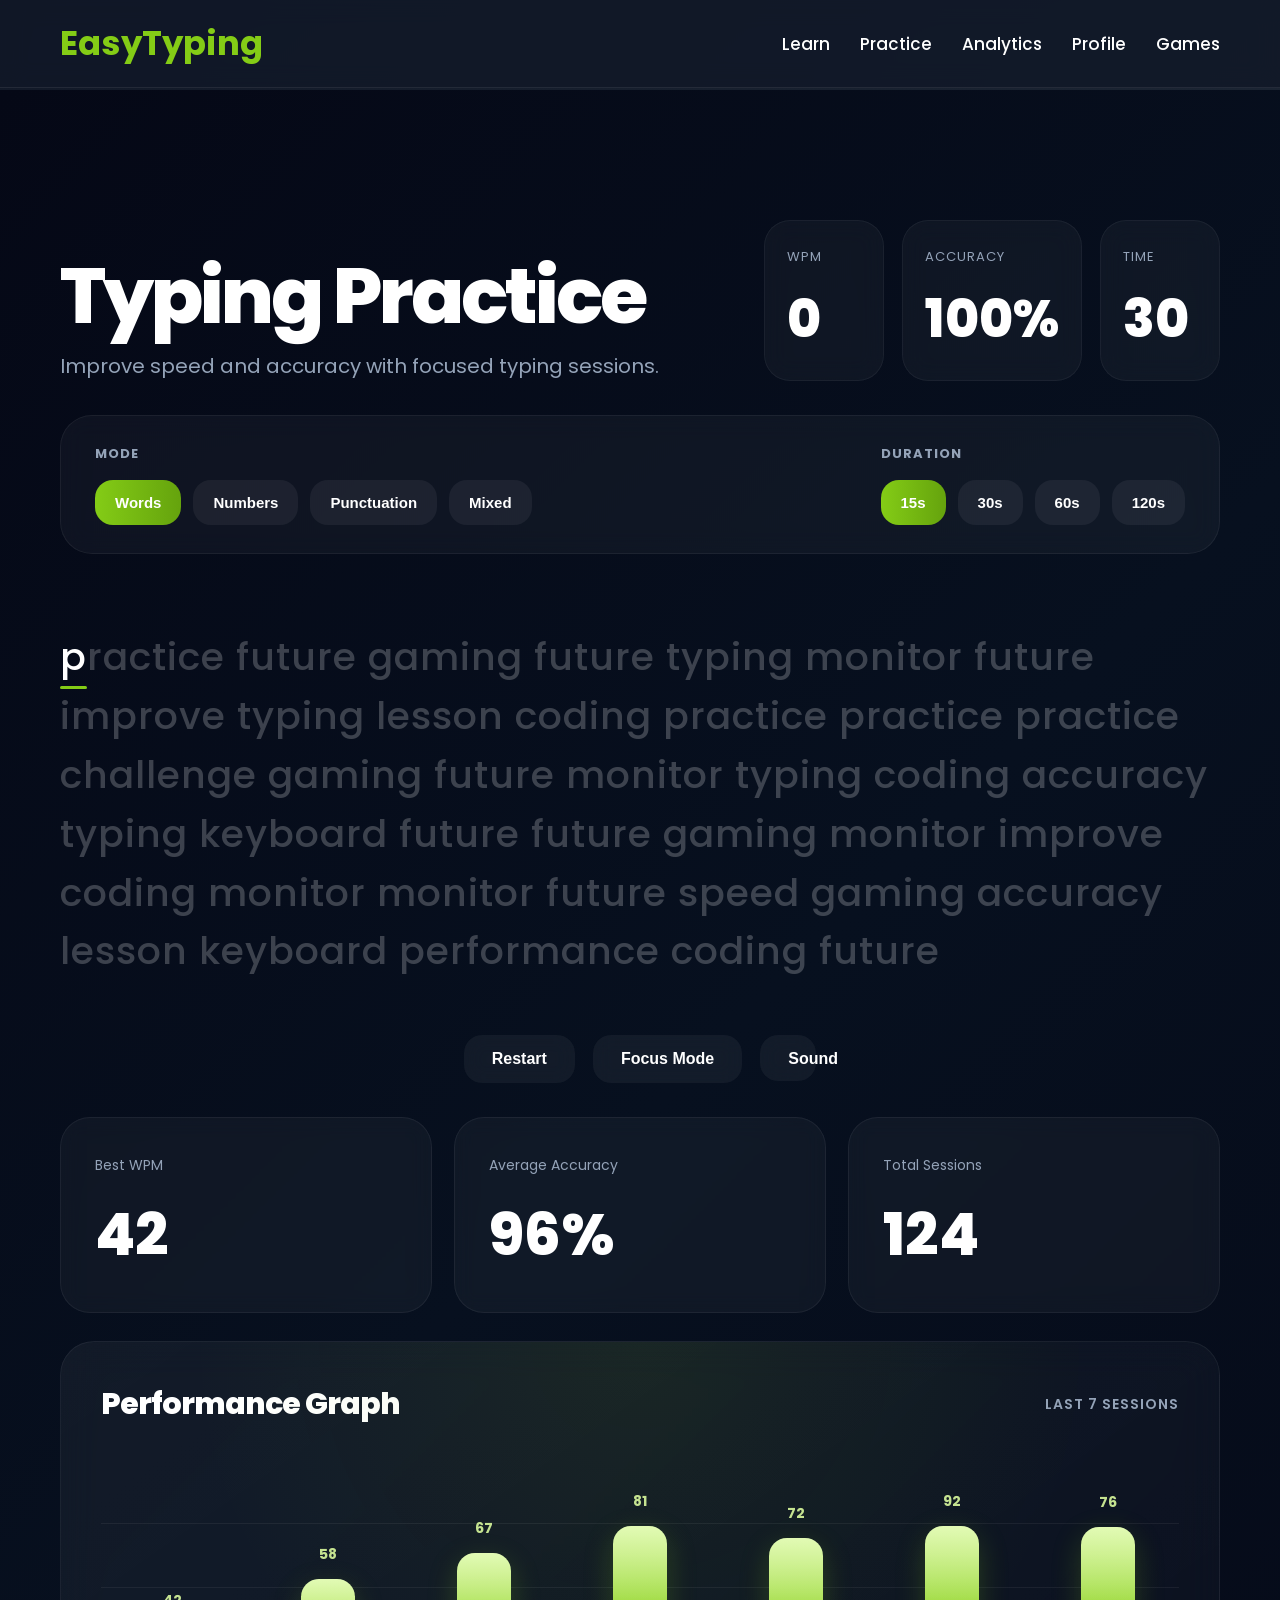
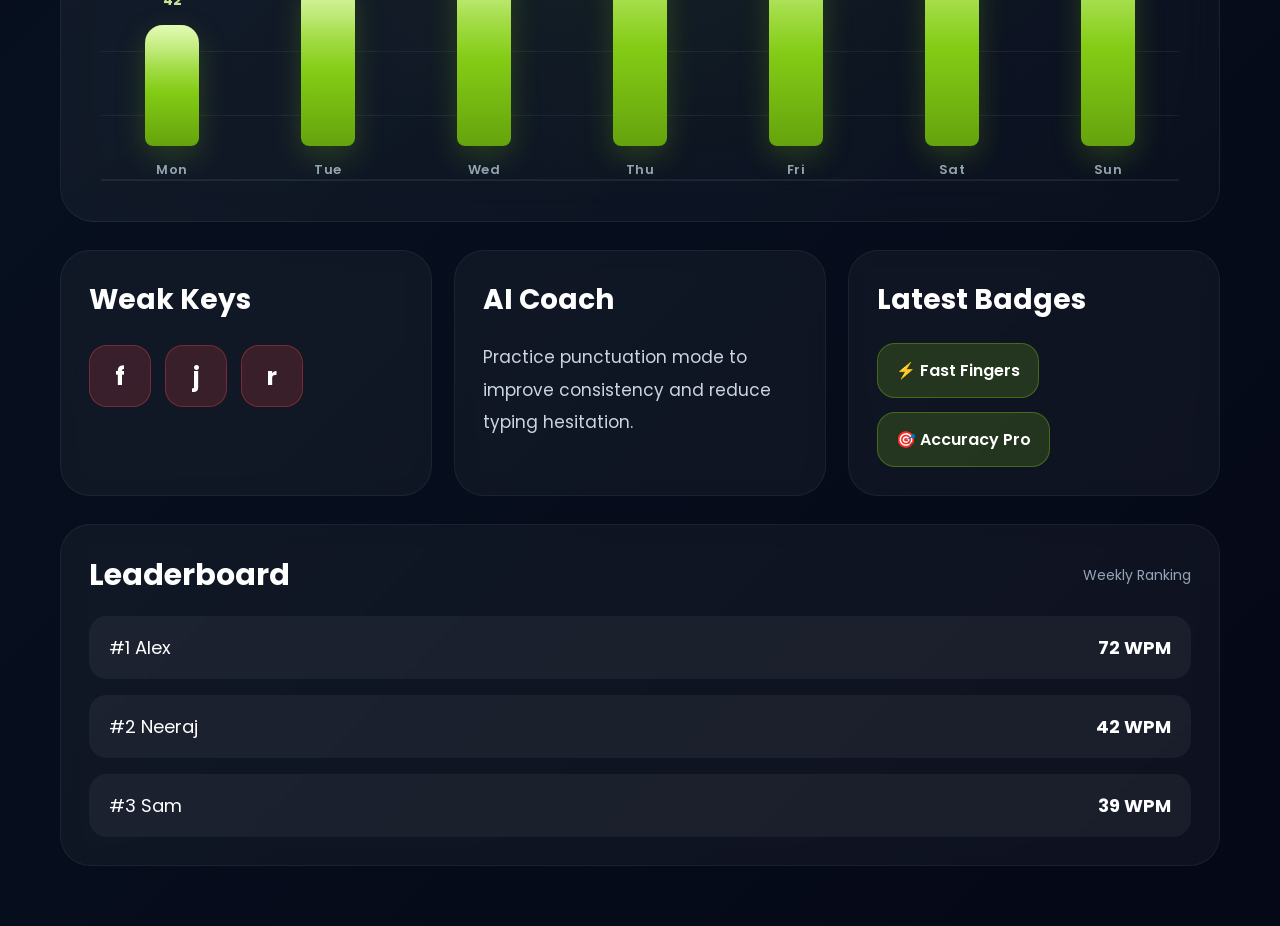
==== practice.html @ fda5179e "Updated version 2" ====
<!-- =========================
     PRACTICE.HTML
     EASYTYPING V2
========================= -->

<!DOCTYPE html>
<html lang="en">

<head>

    <meta charset="UTF-8">

    <meta
        name="viewport"
        content="width=device-width, initial-scale=1.0">

    <title>
        Practice | EasyTyping V2
    </title>

    <!-- CSS -->

    <link
        rel="stylesheet"
        href="style.css">

    <link
        rel="stylesheet"
        href="practice.css">

    <!-- FONT -->

    <link rel="preconnect"
        href="https://fonts.googleapis.com">

    <link rel="preconnect"
        href="https://fonts.gstatic.com"
        crossorigin>

    <link href="https://fonts.googleapis.com/css2?family=Poppins:wght@300;400;500;600;700;800&display=swap"
        rel="stylesheet">

</head>

<body>


    <!-- =========================
         NAVBAR
    ========================== -->

    <nav>

        <h1 class="logo">

            <a href="index.html">
                EasyTyping
            </a>

        </h1>

        <ul class="nav-links">

            <li>
                <a href="learn.html">
                    Learn
                </a>
            </li>

            <li>
                <a href="practice.html">
                    Practice
                </a>
            </li>

            <li>
                <a href="analytics.html">
                    Analytics
                </a>
            </li>

            <li>
                <a href="profile.html">
                    Profile
                </a>
            </li>

            <li>
                <a href="games.html">
                    Games
                </a>
            </li>

        </ul>

    </nav>


    <!-- =========================
     PRACTICE SECTION
    ========================= -->

    <section class="practice-page">

        <main class="practice-main">


            <!-- =========================
                HEADER
            ========================== -->

            <div class="practice-header">

                <div class="practice-heading">

                    <h1>
                        Typing Practice
                    </h1>

                    <p>
                        Improve speed and accuracy with focused typing sessions.
                    </p>

                </div>


                <!-- LIVE STATS -->

                <div class="practice-live-stats">

                    <div class="practice-stat">

                        <span>
                            WPM
                        </span>

                        <h2 id="practice-wpm">
                            0
                        </h2>

                    </div>

                    <div class="practice-stat">

                        <span>
                            Accuracy
                        </span>

                        <h2 id="practice-accuracy">
                            100%
                        </h2>

                    </div>

                    <div class="practice-stat">

                        <span>
                            Time
                        </span>

                        <h2 id="practice-timer">
                            30
                        </h2>

                    </div>

                </div>

            </div>



            <!-- =========================
                TOP SETTINGS BAR
            ========================== -->

            <div class="practice-settings-bar">


                <!-- MODES -->

                <div class="practice-setting-group">

                    <span class="setting-label">
                        Mode
                    </span>

                    <div class="mode-buttons">

                        <button class="mode-btn active-mode">
                            Words
                        </button>

                        <button class="mode-btn">
                            Numbers
                        </button>

                        <button class="mode-btn">
                            Punctuation
                        </button>

                        <button class="mode-btn">
                            Mixed
                        </button>

                    </div>

                </div>



                <!-- DURATION -->

                <div class="practice-setting-group">

                    <span class="setting-label">
                        Duration
                    </span>

                    <div class="duration-buttons">

                        <button class="duration-btn active-duration">
                            15s
                        </button>

                        <button class="duration-btn">
                            30s
                        </button>

                        <button class="duration-btn">
                            60s
                        </button>

                        <button class="duration-btn">
                            120s
                        </button>

                    </div>

                </div>

            </div>



            <!-- =========================
                PRACTICE BOX
            ========================== -->

            <div class="practice-box">

                <div class="practice-text">

                </div>

                <input
                    type="text"
                    class="practice-input"
                    autocomplete="off"
                    spellcheck="false">

            </div>



            <!-- =========================
                CONTROLS
            ========================== -->

            <div class="practice-controls">

                <button class="restart-practice-btn">
                    Restart
                </button>

                <button class="focus-btn">
                    Focus Mode
                </button>

                <button class="sound-btn">
                    Sound
                </button>

            </div>



            <!-- =========================
                PERFORMANCE
            ========================== -->

            <div class="practice-performance-section">


                <div class="performance-top-grid">

                    <div class="performance-card">

                        <span>
                            Best WPM
                        </span>

                        <h2>
                            42
                        </h2>

                    </div>


                    <div class="performance-card">

                        <span>
                            Average Accuracy
                        </span>

                        <h2>
                            96%
                        </h2>

                    </div>


                    <div class="performance-card">

                        <span>
                            Total Sessions
                        </span>

                        <h2>
                            124
                        </h2>

                    </div>

                </div>



                <!-- GRAPH -->

                <div class="practice-graph-card">

                    <div class="graph-header">

                        <h3>
                            Performance Graph
                        </h3>

                        <span>
                            Last 7 Sessions
                        </span>

                    </div>

                    <div class="practice-graph">

                        <div class="graph-column">
                            <span class="graph-value">42</span>
                            <div class="graph-bar" style="height:42%"></div>
                            <span class="graph-day">Mon</span>
                        </div>

                        <div class="graph-column">
                            <span class="graph-value">58</span>
                            <div class="graph-bar" style="height:58%"></div>
                            <span class="graph-day">Tue</span>
                        </div>

                        <div class="graph-column">
                            <span class="graph-value">67</span>
                            <div class="graph-bar" style="height:67%"></div>
                            <span class="graph-day">Wed</span>
                        </div>

                        <div class="graph-column">
                            <span class="graph-value">81</span>
                            <div class="graph-bar" style="height:81%"></div>
                            <span class="graph-day">Thu</span>
                        </div>

                        <div class="graph-column">
                            <span class="graph-value">72</span>
                            <div class="graph-bar" style="height:72%"></div>
                            <span class="graph-day">Fri</span>
                        </div>

                        <div class="graph-column">
                            <span class="graph-value">92</span>
                            <div class="graph-bar" style="height:92%"></div>
                            <span class="graph-day">Sat</span>
                        </div>

                        <div class="graph-column">
                            <span class="graph-value">76</span>
                            <div class="graph-bar" style="height:76%"></div>
                            <span class="graph-day">Sun</span>
                        </div>

                    </div>

                </div>



                <!-- BOTTOM ANALYTICS -->

                <div class="practice-bottom-grid">


                    <!-- WEAK KEYS -->

                    <div class="weak-keys-card">

                        <h3>
                            Weak Keys
                        </h3>

                        <div class="weak-key-list">

                            <div class="weak-key">
                                f
                            </div>

                            <div class="weak-key">
                                j
                            </div>

                            <div class="weak-key">
                                r
                            </div>

                        </div>

                    </div>



                    <!-- AI COACH -->

                    <div class="practice-ai-card">

                        <h3>
                            AI Coach
                        </h3>

                        <p>
                            Practice punctuation mode to improve consistency and reduce typing hesitation.
                        </p>

                    </div>



                    <!-- BADGES -->

                    <div class="practice-badge-card">

                        <h3>
                            Latest Badges
                        </h3>

                        <div class="badge-list">

                            <div class="badge-item">
                                ⚡ Fast Fingers
                            </div>

                            <div class="badge-item">
                                🎯 Accuracy Pro
                            </div>

                        </div>

                    </div>

                </div>



                <!-- LEADERBOARD -->

                <div class="practice-leaderboard">

                    <div class="leaderboard-header">

                        <h3>
                            Leaderboard
                        </h3>

                        <span>
                            Weekly Ranking
                        </span>

                    </div>

                    <div class="leaderboard-user">

                        <span>
                            #1 Alex
                        </span>

                        <strong>
                            72 WPM
                        </strong>

                    </div>

                    <div class="leaderboard-user">

                        <span>
                            #2 Neeraj
                        </span>

                        <strong>
                            42 WPM
                        </strong>

                    </div>

                    <div class="leaderboard-user">

                        <span>
                            #3 Sam
                        </span>

                        <strong>
                            39 WPM
                        </strong>

                    </div>

                </div>

            </div>

        </main>

    </section>


    <!-- =========================
         RESULT MODAL
    ========================== -->

    <div class="practice-result-overlay hidden"></div>

    <div class="practice-result-modal hidden">

        <h2>
            Practice Complete 🎉
        </h2>

        <div class="result-stats">

            <div class="result-box">

                <span>
                    WPM
                </span>

                <h3>
                    42
                </h3>

            </div>

            <div class="result-box">

                <span>
                    Accuracy
                </span>

                <h3>
                    96%
                </h3>

            </div>

            <div class="result-box">

                <span>
                    XP
                </span>

                <h3>
                    +35
                </h3>

            </div>

        </div>

        <div class="result-buttons">

            <button class="retry-btn">
                Retry
            </button>

            <button class="continue-btn">
                Continue
            </button>

        </div>

    </div>


    <!-- JS -->

    <script src="practice.js"></script>

</body>

</html>
---- style.css ----
*{
    margin: 0;
    padding: 0;
    box-sizing: border-box;
    transition: all 0.3s ease;
}

:root{

    --primary-color: #84cc16;
    --secondary-color: #f97316;
    --dark-bg: #111827;
    --card-bg: rgba(255,255,255,0.08);
    --light-text: #d1d5db;
    --white: #ffffff;

}

body{

    font-family: "Poppins", sans-serif;

    background:
        linear-gradient(
            135deg,
            #111827 0%,
            #1f2937 50%,
            #111827 100%
        );

    color: white;

    min-height: 100vh;

    padding-top: 90px;

}



/* ========================= */
/* Navbar */
/* ========================= */

nav{

    position: fixed;

    top: 0;

    width: 100%;

    z-index: 1000;

    display: flex;

    justify-content: space-between;

    align-items: center;

    padding: 18px 60px;

    background: rgba(17,24,39,0.85);

    backdrop-filter: blur(12px);

    border-bottom: 1px solid rgba(255,255,255,0.08);

}

.logo a{

    text-decoration: none;

    color: var(--primary-color);

    font-size: 34px;

    font-weight: 700;

}

.nav-links{

    display: flex;

    align-items: center;

    gap: 30px;

    list-style: none;

}

.nav-links a{

    text-decoration: none;

    color: white;

    font-size: 17px;

    font-weight: 500;

    position: relative;

}

.nav-links a::after{

    content: "";

    position: absolute;

    left: 0;

    bottom: -6px;

    width: 0%;

    height: 2px;

    background: var(--primary-color);

}

.nav-links a:hover::after{

    width: 100%;

}

.nav-buttons{

    display: flex;

    gap: 14px;

}

.theme-btn,
.sound-btn{

    width: 46px;

    height: 46px;

    border-radius: 14px;

    border: none;

    cursor: pointer;

    font-size: 20px;

    color: white;

    background: rgba(255,255,255,0.08);

}



/* ========================= */
/* Hero Section */
/* ========================= */

.hero-section{

    padding: 100px 60px 80px;

}

.hero-content{

    max-width: 850px;

}

.hero-section h2{

    font-size: 72px;

    line-height: 1.15;

}

.hero-text{

    margin-top: 30px;

    max-width: 700px;

    font-size: 22px;

    line-height: 1.8;

    color: var(--light-text);

}

.hero-buttons{

    display: flex;

    gap: 20px;

    margin-top: 40px;

}

.primary-btn,
.secondary-btn,
.cta-btn{

    display: inline-flex;

    align-items: center;

    justify-content: center;

    padding: 16px 28px;

    border-radius: 16px;

    text-decoration: none;

    font-weight: 600;

}

.primary-btn,
.cta-btn{

    background: linear-gradient(
        to right,
        #84cc16,
        #65a30d
    );

    color: white;

}

.secondary-btn{

    background: rgba(255,255,255,0.08);

    border: 1px solid rgba(255,255,255,0.1);

    color: white;

}



/* ========================= */
/* Global Section */
/* ========================= */

.section-title{

    font-size: 42px;

    margin-bottom: 30px;

}

.dashboard-section,
.daily-goals-section,
.roadmap-preview-section,
.features-section,
.achievement-section,
.cta-section{

    padding: 40px 60px;

}



/* ========================= */
/* Dashboard */
/* ========================= */

.dashboard-section{

    display: grid;

    grid-template-columns: repeat(auto-fit,minmax(220px,1fr));

    gap: 20px;

}

.dashboard-card{

    background: var(--card-bg);

    backdrop-filter: blur(12px);

    padding: 28px;

    border-radius: 24px;

    border: 1px solid rgba(255,255,255,0.08);

}

.dashboard-card:hover{

    transform: translateY(-5px);

}

.dashboard-card h3{

    color: var(--secondary-color);

    margin-bottom: 14px;

}

.dashboard-card p{

    font-size: 28px;

    font-weight: 700;

}



/* ========================= */
/* Daily Goals */
/* ========================= */

.daily-goals-container{

    display: grid;

    grid-template-columns: repeat(auto-fit,minmax(260px,1fr));

    gap: 20px;

}

.goal-card{

    background: var(--card-bg);

    padding: 28px;

    border-radius: 24px;

    border: 1px solid rgba(255,255,255,0.08);

}

.goal-card h3{

    color: var(--primary-color);

    margin-bottom: 14px;

}

.goal-card p{

    line-height: 1.8;

    color: var(--light-text);

}

.goal-card span{

    display: inline-block;

    margin-top: 20px;

    padding: 8px 14px;

    border-radius: 12px;

    background: rgba(132,204,22,0.2);

    color: var(--primary-color);

}



/* ========================= */
/* Roadmap Navigation */
/* ========================= */

.roadmap-nav{

    display: flex;

    gap: 14px;

    overflow-x: auto;

    padding-bottom: 10px;

}

.roadmap-day{

    min-width: 120px;

    padding: 14px 20px;

    border-radius: 14px;

    border: none;

    background: rgba(255,255,255,0.08);

    color: white;

    cursor: pointer;

    font-size: 15px;

    font-weight: 600;

}

.active-roadmap-day{

    background: linear-gradient(
        to right,
        #84cc16,
        #65a30d
    );

}

.locked-roadmap-day{

    opacity: 0.5;

}



/* ========================= */
/* Features */
/* ========================= */

.features-container{

    display: grid;

    grid-template-columns: repeat(auto-fit,minmax(260px,1fr));

    gap: 20px;

}

.feature-card{

    background: var(--card-bg);

    padding: 28px;

    border-radius: 24px;

    border: 1px solid rgba(255,255,255,0.08);

}

.feature-card:hover{

    transform: translateY(-5px);

}

.feature-card h3{

    color: var(--secondary-color);

    margin-bottom: 14px;

}

.feature-card p{

    line-height: 1.8;

    color: var(--light-text);

}



/* ========================= */
/* Achievement */
/* ========================= */

.achievement-container{

    display: flex;

    gap: 20px;

    overflow-x: auto;

}

.achievement-card{

    min-width: 240px;

    background: rgba(249,115,22,0.15);

    border: 1px solid rgba(249,115,22,0.25);

    padding: 24px;

    border-radius: 20px;

    font-size: 18px;

    font-weight: 600;

}



/* ========================= */
/* CTA Section */
/* ========================= */

.cta-section{

    text-align: center;

    padding-bottom: 100px;

}

.cta-section h2{

    font-size: 56px;

    line-height: 1.3;

}

.cta-section p{

    margin-top: 24px;

    color: var(--light-text);

    font-size: 20px;

}

.cta-btn{

    margin-top: 40px;

}



/* ========================= */
/* Light Theme */
/* ========================= */

body.light-theme{

    background:
        linear-gradient(
            135deg,
            #f8fafc,
            #e2e8f0
        );

    color: #111827;

}

body.light-theme nav,
body.light-theme .nav-links a{

    color: #111827;

}

body.light-theme .dashboard-card,
body.light-theme .goal-card,
body.light-theme .feature-card,
body.light-theme .roadmap-day{

    background: rgba(255,255,255,0.85);

    color: #111827;

}



/* ========================= */
/* Scrollbar */
/* ========================= */

::-webkit-scrollbar{

    height: 8px;

}

::-webkit-scrollbar-thumb{

    background: var(--primary-color);

    border-radius: 20px;

}



/* ========================= */
/* Responsive */
/* ========================= */

@media(max-width: 900px){

    .hero-section h2{

        font-size: 48px;

    }

    .hero-text{

        font-size: 18px;

    }

    .cta-section h2{

        font-size: 38px;

    }

}

@media(max-width: 700px){

    nav{

        padding: 16px 20px;

    }

    .nav-links{

        display: none;

    }

    .hero-section,
    .dashboard-section,
    .daily-goals-section,
    .roadmap-preview-section,
    .features-section,
    .achievement-section,
    .cta-section{

        padding-left: 20px;

        padding-right: 20px;

    }

    .hero-buttons{

        flex-direction: column;

    }

    .hero-section h2{

        font-size: 40px;

    }

    .section-title{

        font-size: 32px;

    }

}
---- practice.css ----
/* =========================
   EASYTYPING V2
   PRACTICE CSS
========================= */

:root{

    --bg-dark: #050816;
    --bg-mid: #07101f;
    --bg-light: #0f172a;

    --card-bg:
        rgba(255,255,255,0.04);

    --card-border:
        rgba(255,255,255,0.06);

    --text:
        #ffffff;

    --muted:
        #94a3b8;

    --green:
        #84cc16;

    --green-dark:
        #65a30d;

}


/* =========================
   MAIN PAGE
========================= */

.practice-page{

    min-height: 100vh;

    padding-top: 130px;

    padding-left: 60px;

    padding-right: 60px;

    padding-bottom: 60px;

    background:
        linear-gradient(
            135deg,
            #050816 0%,
            #07101f 45%,
            #050816 100%
        );

}


/* =========================
   MAIN AREA
========================= */

.practice-main{

    width: 100%;

    max-width: 1450px;

    margin: 0 auto;

    display: flex;

    flex-direction: column;

    gap: 34px;

}


/* =========================
   HEADER
========================= */

.practice-header{

    display: flex;

    justify-content: space-between;

    align-items: flex-end;

    gap: 30px;

}

.practice-header h1{

    font-size: 78px;

    line-height: 1;

    font-weight: 800;

    letter-spacing: -3px;

    color: white;

}

.practice-header p{

    margin-top: 16px;

    color: var(--muted);

    font-size: 20px;

}


/* =========================
   LIVE STATS
========================= */

.practice-live-stats{

    display: flex;

    gap: 18px;

}

.practice-stat{

    min-width: 120px;

    padding: 22px;

    border-radius: 26px;

    background:
        rgba(255,255,255,0.04);

    border:
        1px solid rgba(255,255,255,0.05);

    backdrop-filter: blur(12px);

}

.practice-stat span{

    color: var(--muted);

    font-size: 13px;

    text-transform: uppercase;

    letter-spacing: 1px;

}

.practice-stat h2{

    margin-top: 12px;

    font-size: 52px;

    font-weight: 800;

    color: white;

}


/* =========================
   SETTINGS BAR
========================= */

.practice-settings-bar{

    display: flex;

    justify-content: space-between;

    align-items: center;

    gap: 30px;

    padding: 28px 34px;

    border-radius: 32px;

    background:
        rgba(255,255,255,0.04);

    border:
        1px solid rgba(255,255,255,0.06);

    backdrop-filter: blur(12px);

}

.practice-setting-group{

    display: flex;

    flex-direction: column;

    gap: 16px;

}

.setting-label{

    font-size: 13px;

    color: var(--muted);

    text-transform: uppercase;

    letter-spacing: 1px;

    font-weight: 700;

}


/* =========================
   BUTTON GROUPS
========================= */

.mode-buttons,
.duration-buttons{

    display: flex;

    flex-wrap: wrap;

    gap: 12px;

}

.mode-btn,
.duration-btn{

    border: none;

    padding: 14px 20px;

    border-radius: 18px;

    cursor: pointer;

    background:
        rgba(255,255,255,0.06);

    color: white;

    font-weight: 700;

    font-size: 15px;

    transition: 0.25s;

}

.mode-btn:hover,
.duration-btn:hover{

    transform: translateY(-2px);

}

.active-mode,
.active-duration{

    background:
        linear-gradient(
            to right,
            var(--green),
            var(--green-dark)
        );

}


/* =========================
   PRACTICE BOX
========================= */

.practice-box{

    background: transparent;

    border: none;

    padding-top: 40px;

    padding-bottom: 20px;

    min-height: auto;

    position: relative;

    overflow: hidden;

    max-width: 1300px;

    margin: 0 auto;

}

.practice-text{

    font-size: 38px;

    line-height: 1.55;

    color: rgba(255,255,255,0.22);

    letter-spacing: 1px;

    font-weight: 500;

    word-break: break-word;

    max-width: 1200px;

    margin: 0 auto;

}

.practice-input{

    position: absolute;

    left: -9999px;

    opacity: 0;

}


/* =========================
   CONTROLS
========================= */

.practice-controls{

    display: flex;

    justify-content: center;

    gap: 18px;

}

.practice-controls button{

    border: none;

    padding: 15px 28px;

    border-radius: 18px;

    cursor: pointer;

    font-weight: 700;

    background:
        rgba(255,255,255,0.05);

    color: white;

    font-size: 16px;

    backdrop-filter: blur(10px);

    transition: 0.25s;

}

.practice-controls button:hover{

    transform: translateY(-2px);

}


/* =========================
   PERFORMANCE SECTION
========================= */

.practice-performance-section{

    display: flex;

    flex-direction: column;

    gap: 28px;

}


/* =========================
   PERFORMANCE TOP GRID
========================= */

.performance-top-grid{

    display: grid;

    grid-template-columns:
        repeat(3,1fr);

    gap: 22px;

}

.performance-card{

    padding: 34px;

    border-radius: 30px;

    background:
        rgba(255,255,255,0.04);

    border:
        1px solid rgba(255,255,255,0.06);

    backdrop-filter: blur(10px);

}

.performance-card span{

    color: var(--muted);

    font-size: 14px;

}

.performance-card h2{

    margin-top: 14px;

    font-size: 58px;

    font-weight: 800;

}


/* =========================
   PERFORMANCE GRAPH
========================= */

.practice-graph-card{

    padding: 40px;

    border-radius: 34px;

    background:
        linear-gradient(
            145deg,
            rgba(255,255,255,0.05),
            rgba(255,255,255,0.025)
        );

    border:
        1px solid rgba(255,255,255,0.06);

    backdrop-filter: blur(18px);

    position: relative;

    overflow: hidden;

}

.practice-graph-card::before{

    content: "";

    position: absolute;

    inset: 0;

    background:
        radial-gradient(
            circle at top,
            rgba(132,204,22,0.08),
            transparent 60%
        );

    pointer-events: none;

}

.graph-header{

    display: flex;

    justify-content: space-between;

    align-items: center;

    margin-bottom: 34px;

}

.graph-header h3{

    font-size: 30px;

    font-weight: 800;

    letter-spacing: -1px;

}

.graph-header span{

    color: var(--muted);

    font-size: 14px;

    font-weight: 600;

    letter-spacing: 1px;

    text-transform: uppercase;

}


/* =========================
   GRAPH AREA
========================= */

.practice-graph{

    position: relative;

    height: 320px;

    display: flex;

    align-items: flex-end;

    justify-content: space-between;

    gap: 14px;

    padding-top: 30px;

    border-bottom:
        1px solid rgba(255,255,255,0.08);

}


/* GRID LINES */

.practice-graph::before{

    content: "";

    position: absolute;

    inset: 0;

    background:
        repeating-linear-gradient(
            to top,
            rgba(255,255,255,0.06) 0px,
            rgba(255,255,255,0.06) 1px,
            transparent 1px,
            transparent 64px
        );

    pointer-events: none;

}


/* =========================
   GRAPH BAR WRAPPER
========================= */

.graph-column{

    flex: 1;

    height: 100%;

    display: flex;

    flex-direction: column;

    justify-content: flex-end;

    align-items: center;

    gap: 14px;

}


/* VALUE */

.graph-value{

    font-size: 14px;

    font-weight: 700;

    color: #d9f99d;

    opacity: 0.9;

}


/* BAR */

.graph-bar{

    width: 100%;

    max-width: 54px;

    border-radius: 18px 18px 8px 8px;

    position: relative;

    background:
        linear-gradient(
            to top,
            #65a30d 0%,
            #84cc16 45%,
            #d9f99d 100%
        );

    box-shadow:
        0 10px 30px rgba(132,204,22,0.22);

    transition:
        transform 0.25s ease,
        opacity 0.25s ease,
        height 0.35s ease;

}

.graph-bar:hover{

    transform: translateY(-8px);

}


/* TOP SHINE */

.graph-bar::before{

    content: "";

    position: absolute;

    top: 0;

    left: 0;

    right: 0;

    height: 35%;

    border-radius: 18px 18px 0 0;

    background:
        linear-gradient(
            to bottom,
            rgba(255,255,255,0.24),
            transparent
        );

}


/* DAY LABEL */

.graph-day{

    font-size: 13px;

    color: var(--muted);

    font-weight: 600;

    letter-spacing: 0.5px;

}

/* =========================
   BOTTOM GRID
========================= */

.practice-bottom-grid{

    display: grid;

    grid-template-columns:
        repeat(3,1fr);

    gap: 22px;

}


/* =========================
   COMMON CARDS
========================= */

.weak-keys-card,
.practice-ai-card,
.practice-badge-card,
.practice-leaderboard{

    background:
        rgba(255,255,255,0.04);

    border:
        1px solid rgba(255,255,255,0.06);

    border-radius: 30px;

    padding: 28px;

    backdrop-filter: blur(10px);

}


/* =========================
   WEAK KEYS
========================= */

.weak-keys-card h3{

    font-size: 28px;

}

.weak-key-list{

    display: flex;

    gap: 14px;

    margin-top: 24px;

}

.weak-key{

    width: 62px;

    height: 62px;

    border-radius: 18px;

    display: flex;

    align-items: center;

    justify-content: center;

    background:
        rgba(239,68,68,0.18);

    border:
        1px solid rgba(239,68,68,0.35);

    font-size: 24px;

    font-weight: 700;

}


/* =========================
   AI COACH
========================= */

.practice-ai-card h3{

    font-size: 28px;

}

.practice-ai-card p{

    margin-top: 20px;

    line-height: 1.9;

    color: #cbd5e1;

    font-size: 17px;

}


/* =========================
   BADGES
========================= */

.practice-badge-card h3{

    font-size: 28px;

}

.badge-list{

    display: flex;

    flex-wrap: wrap;

    gap: 14px;

    margin-top: 22px;

}

.badge-item{

    padding: 14px 18px;

    border-radius: 18px;

    background:
        rgba(132,204,22,0.18);

    border:
        1px solid rgba(132,204,22,0.35);

    font-weight: 600;

}


/* =========================
   LEADERBOARD
========================= */

.leaderboard-header{

    display: flex;

    justify-content: space-between;

    align-items: center;

    margin-bottom: 18px;

}

.leaderboard-header h3{

    font-size: 30px;

}

.leaderboard-header span{

    color: var(--muted);

    font-size: 14px;

}

.leaderboard-user{

    margin-top: 16px;

    display: flex;

    justify-content: space-between;

    align-items: center;

    padding: 18px 20px;

    border-radius: 18px;

    background:
        rgba(255,255,255,0.05);

    font-size: 18px;

}


/* =========================
   RESULT MODAL
========================= */

.practice-result-overlay{

    position: fixed;

    inset: 0;

    background:
        rgba(0,0,0,0.65);

    backdrop-filter: blur(8px);

    z-index: 999;

}

.practice-result-modal{

    position: fixed;

    top: 50%;

    left: 50%;

    transform:
        translate(-50%,-50%);

    width: 520px;

    background:
        #111827;

    border:
        1px solid rgba(255,255,255,0.08);

    border-radius: 36px;

    padding: 38px;

    z-index: 1000;

}

.practice-result-modal h2{

    font-size: 38px;

}

.result-stats{

    margin-top: 30px;

    display: grid;

    grid-template-columns:
        repeat(3,1fr);

    gap: 18px;

}

.result-box{

    padding: 20px;

    border-radius: 20px;

    text-align: center;

    background:
        rgba(255,255,255,0.05);

}

.result-box span{

    color: var(--muted);

}

.result-box h3{

    margin-top: 10px;

    font-size: 32px;

}

.result-buttons{

    display: flex;

    gap: 14px;

    margin-top: 34px;

}

.retry-btn,
.continue-btn{

    flex: 1;

    border: none;

    padding: 16px;

    border-radius: 18px;

    cursor: pointer;

    font-weight: 700;

    font-size: 16px;

}

.retry-btn{

    background:
        rgba(255,255,255,0.08);

    color: white;

}

.continue-btn{

    background:
        linear-gradient(
            to right,
            #84cc16,
            #65a30d
        );

    color: white;

}


/* =========================
   TYPING STATES
========================= */

.correct-char{

    color: #84cc16;

}

.active-char{

    position: relative;

    color: white;

}

.active-char::after{

    content: "";

    position: absolute;

    left: 0;

    bottom: -6px;

    width: 100%;

    height: 3px;

    border-radius: 20px;

    background: #84cc16;

}

.wrong-char{

    color: #ef4444;

}


/* =========================
   UTILITIES
========================= */

.hidden{

    display: none;

}

.focus-mode .practice-settings-bar,
.focus-mode .practice-performance-section{

    display: none;

}


/* =========================
   RESPONSIVE
========================= */

@media(max-width: 1200px){

    .practice-settings-bar{

        flex-direction: column;

        align-items: flex-start;

    }

    .practice-bottom-grid{

        grid-template-columns: 1fr;

    }

    .performance-top-grid{

        grid-template-columns: 1fr;

    }

}

@media(max-width: 900px){

    .practice-page{

        padding-left: 24px;

        padding-right: 24px;

    }

    .practice-header{

        flex-direction: column;

        align-items: flex-start;

    }

    .practice-header h1{

        font-size: 52px;

    }

    .practice-text{

        font-size: 18px;

    }

    .practice-live-stats{

        width: 100%;

        overflow-x: auto;

    }

}

@media(max-width: 700px){

    .practice-box{

        padding: 32px;

    }

    .practice-text{

        font-size: 30px;

        line-height: 1.8;

    }

    .practice-result-modal{

        width: 92%;

    }

    .result-buttons{

        flex-direction: column;

    }

}
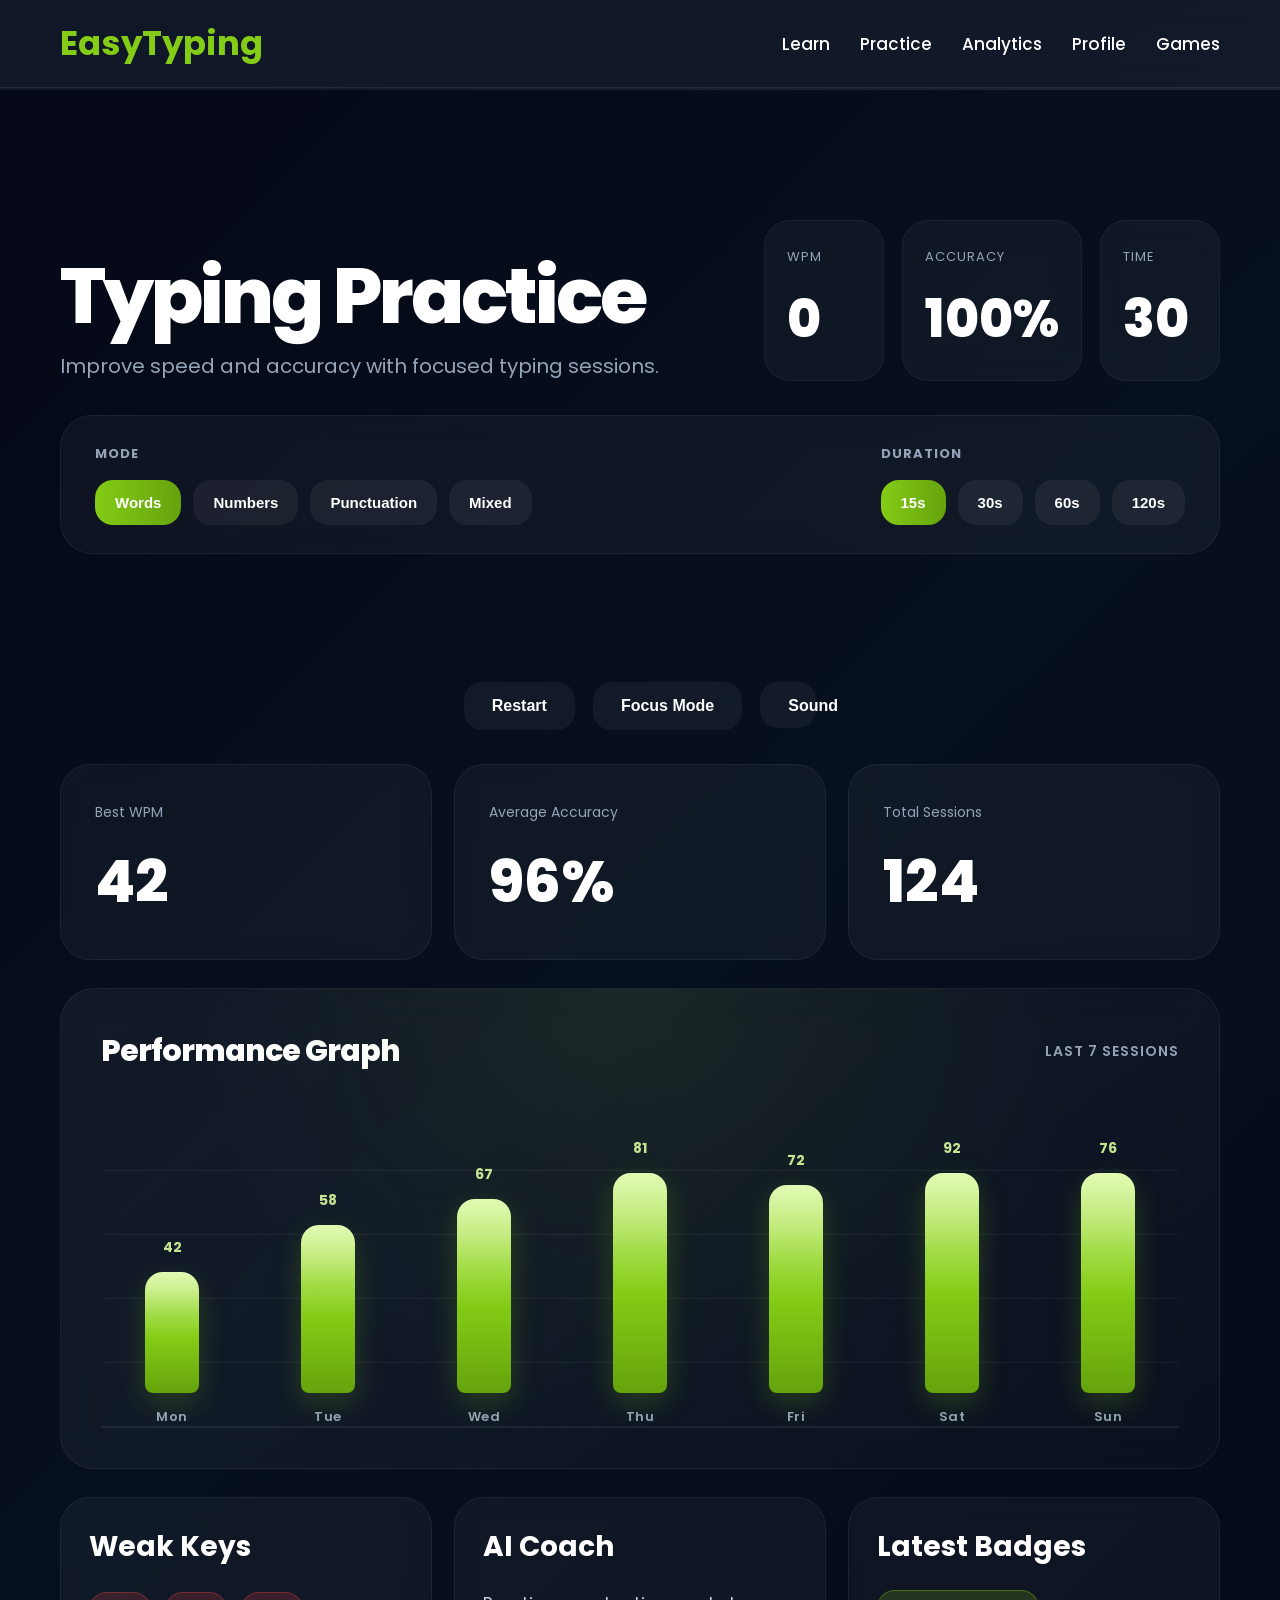
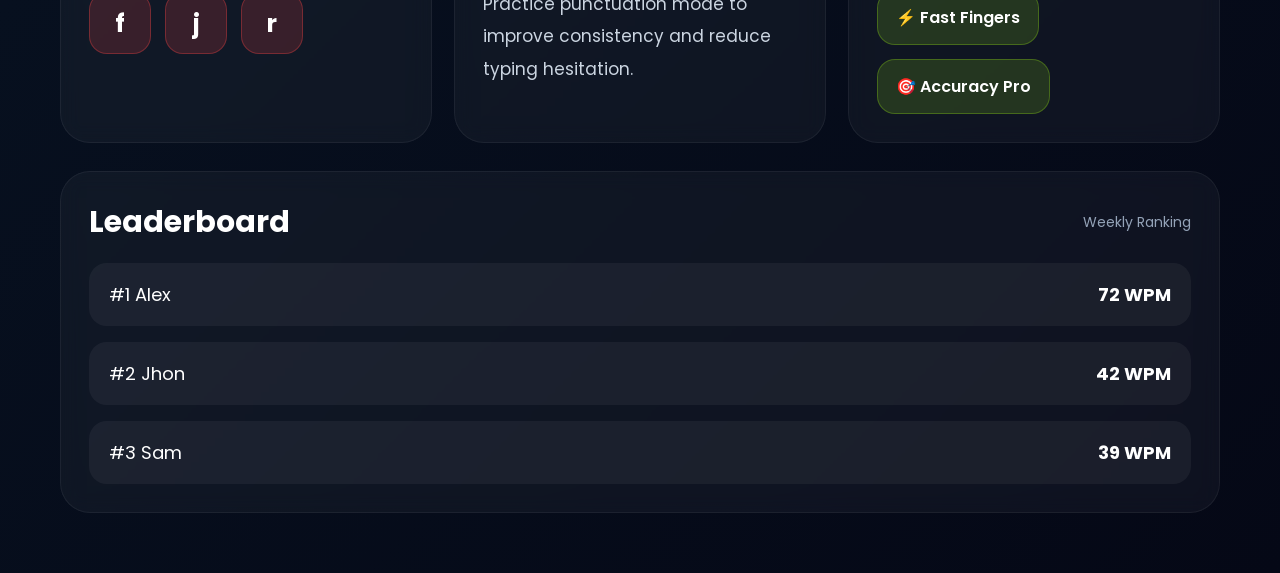
==== commit be28ab8f: "Update EasyTyping project" ====
--- a/practice.html
+++ b/practice.html
@@ -508,7 +508,7 @@
                     <div class="leaderboard-user">
 
                         <span>
-                            #2 Neeraj
+                            #2 Jhon
                         </span>
 
                         <strong>
@@ -607,7 +607,10 @@
 
     <!-- JS -->
 
-    <script src="practice.js"></script>
+    <!-- JS (Modules) -->
+    <script type="module" src="../userData.js"></script>
+    <script type="module" src="../achievements.js"></script>
+    <script type="module" src="practice.js"></script>
 
 </body>
 
--- a/style.css
+++ b/style.css
@@ -30,7 +30,7 @@
 
     color: white;
 
-    min-height: 100vh;
+    min-height: 100dvh;
 
     padding-top: 90px;
 
--- a/practice.css
+++ b/practice.css
@@ -36,7 +36,7 @@
 
 .practice-page{
 
-    min-height: 100vh;
+    min-height: 100dvh;
 
     padding-top: 130px;
 
